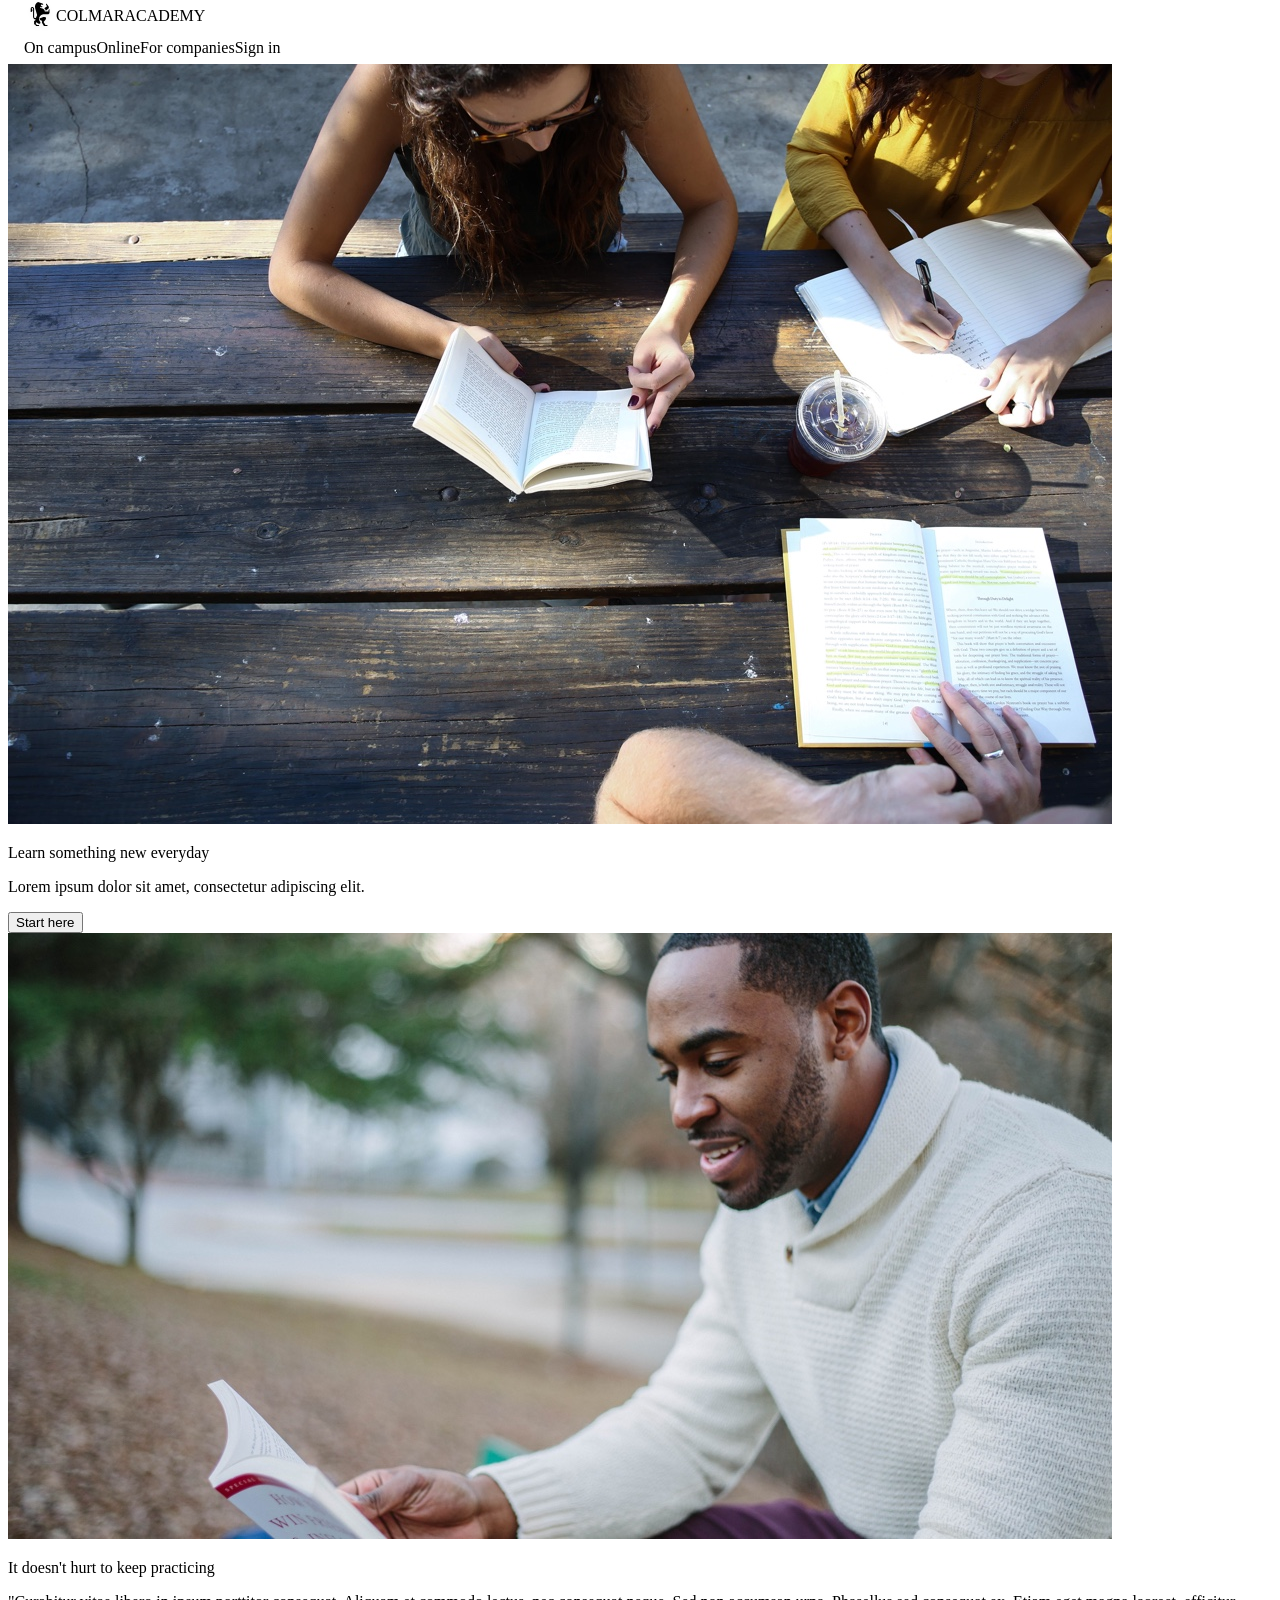
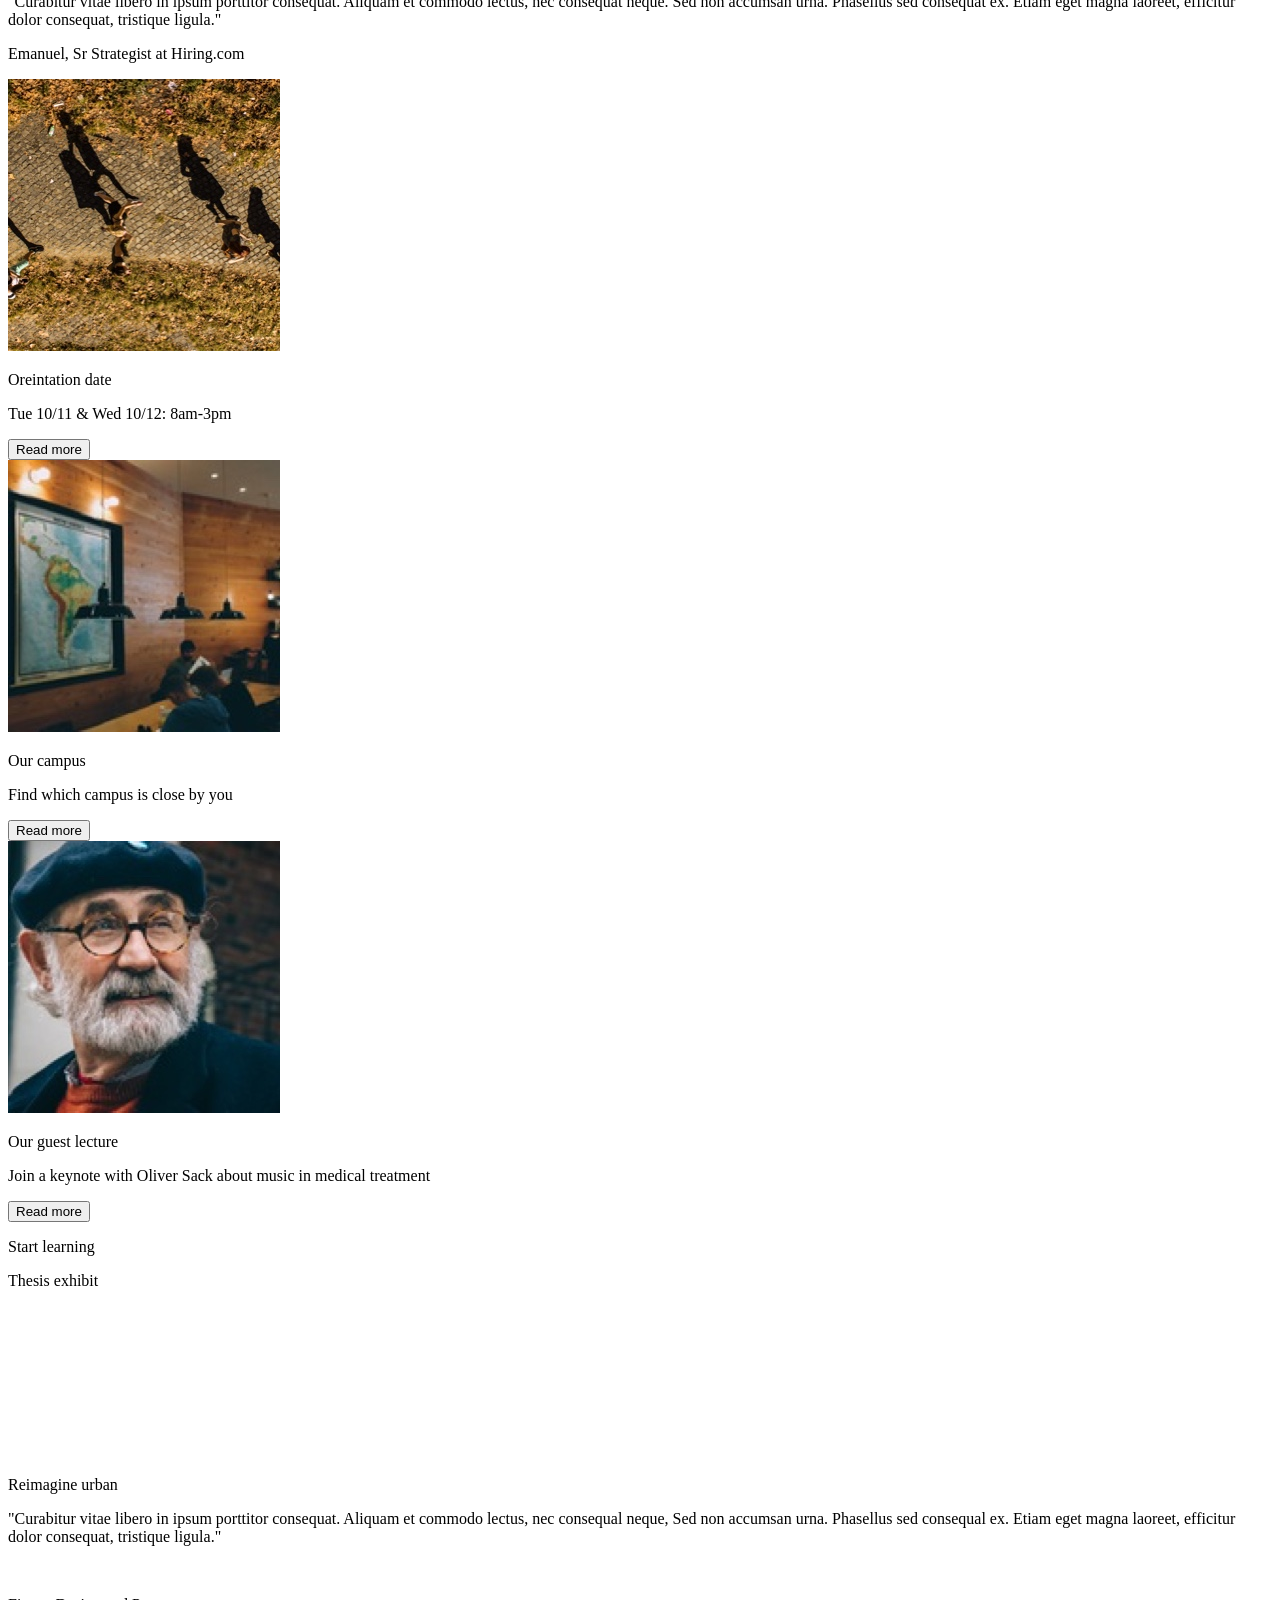
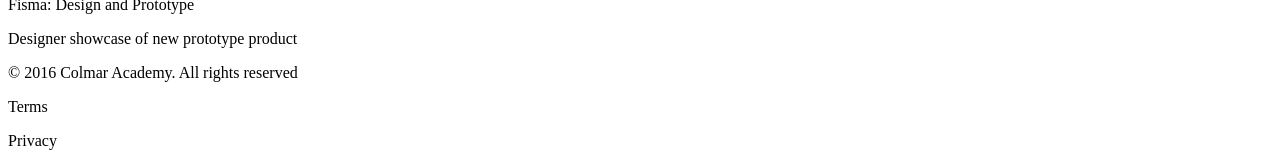
==== 05_Faii_colmar/index.html @ da76eec3 "first commit colmar" ====
<!DOCTYPE html>
<html lang="en">
<head>
    <meta charset="UTF-8">
    <meta name="viewport" content="width=device-width, initial-scale=1.0">
    <link rel="stylesheet" href="style.css">
    <title>Colmar Academy</title>
</head>
<body>
    <header>
        <nav>
            <!-- logo -->
            <div class="nav-logo">
                <img class="logo-icon" src="./images/ic-logo.svg" alt="logo-icon">
                <p>COLMAR</p>
                <p>ACADEMY</p>
            </div>
            
            <!-- nav link -->
            <div class="nav-link">
                <p>On campus</p>
                <p>Online</p>
                <p>For companies</p>
                <p>Sign in</p>
            </div>

        </nav>
    </header>

    <main>
        <!-- banner -->
        <section class="hero">
            <div>
                <img src="./images/banner.jpg">
            </div>
            <div>
                <p>Learn something new everyday</p>
                <p>Lorem ipsum dolor sit amet, consectetur adipiscing elit.</p>
                <button>Start here</button>
            </div>
        </section>

        <!-- information -->
        <section class="information">
            <div>
                <img src="./images/information-main.jpg">
                <p>It doesn't hurt to keep practicing</p>
                <p>"Curabitur vitae libero in ipsum porttitor consequat. Aliquam et commodo lectus,
                    nec consequat neque. Sed non accumsan urna. Phasellus sed consequat ex. Etiam
                    eget magna laoreet, efficitur dolor consequat, tristique ligula."
                </p>
                <p>Emanuel, Sr Strategist at Hiring.com</p>
            </div>
            <div>
                <!-- orientation date -->
                <div>
                    <img src="./images/information-orientation.jpg">
                    <p>Oreintation date</p>
                    <p>Tue 10/11 & Wed 10/12: 8am-3pm</p>
                    <button>Read more</button>
                </div>
                <!-- our campus -->
                <div>
                    <img src="./images/information-campus.jpg">
                    <p>Our campus</p>
                    <p>Find which campus is close by you</p>
                    <button>Read more</button>
                </div>
                <!-- our guest lecture -->
                <div>
                    <img src="./images/information-guest-lecture.jpg">
                    <p>Our guest lecture</p>
                    <p>Join a keynote with Oliver Sack
                        about music in medical treatment
                    </p>
                    <button>Read more</button>
                </div>
            </div>

        </section>

        <!-- course -->
        <section class="course">
            <p>Start learning</p>
            <div>
                <div> 
                    <!-- card software engineering -->
                    <div>

                    </div>
                    <!-- card computer art -->
                    <div>

                    </div>
                    <!-- card desing -->
                    <div>

                    </div>
                    <!-- card data -->
                    <div>

                    </div>
                    <!-- card business -->
                    <div>

                    </div>
                    <!-- card marketing --> 
                    <div>

                    </div>
                </div>
            </div>
        </section>

        <section class="thesis">
            <p>Thesis exhibit</p>
            <div>

                <div>
                    <video></video>
                    <p>Reimagine urban</p>
                    <p>"Curabitur vitae libero in ipsum porttitor consequat. Aliquam et commodo lectus, nec
                        consequal neque, Sed non accumsan urna. Phasellus sed consequal ex. Etiam eget
                        magna laoreet, efficitur dolor consequat, tristique ligula."
                    </p>
                </div>

                <div>
                    <div>
                        <img>
                        <div>
                            <p>Fisma: Design and Prototype</p>
                            <p>Designer showcase of new prototype product</p>
                        </div>
                    </div>
                    
                    <div>

                    </div>
                </div>

            </div>
        </section>

    </main>

    <footer>
        <div>
            <p>&copy; 2016 Colmar Academy. All rights reserved</p>
        </div>
        <div>
            <p>Terms</p>
            <p>Privacy</p>
        </div>
    </footer>
    
</body>
</html>
---- 05_Faii_colmar/style.css ----
body {

}
nav {
    position: fixed;
    top: 0;
    right: 0;
    left: 0;
    z-index: 1000;
    background-color: white;
    height: 64px;
}

.nav-logo {
    display: flex;
    align-items: center;
    margin-left: 24px;
    height: 32px;
}

.nav-link {
    display: flex;
    align-items: center;
    margin-left: 24px;
    height: 32px;
}

.logo-icon {
    height: 32px;
    width: 32px;
}
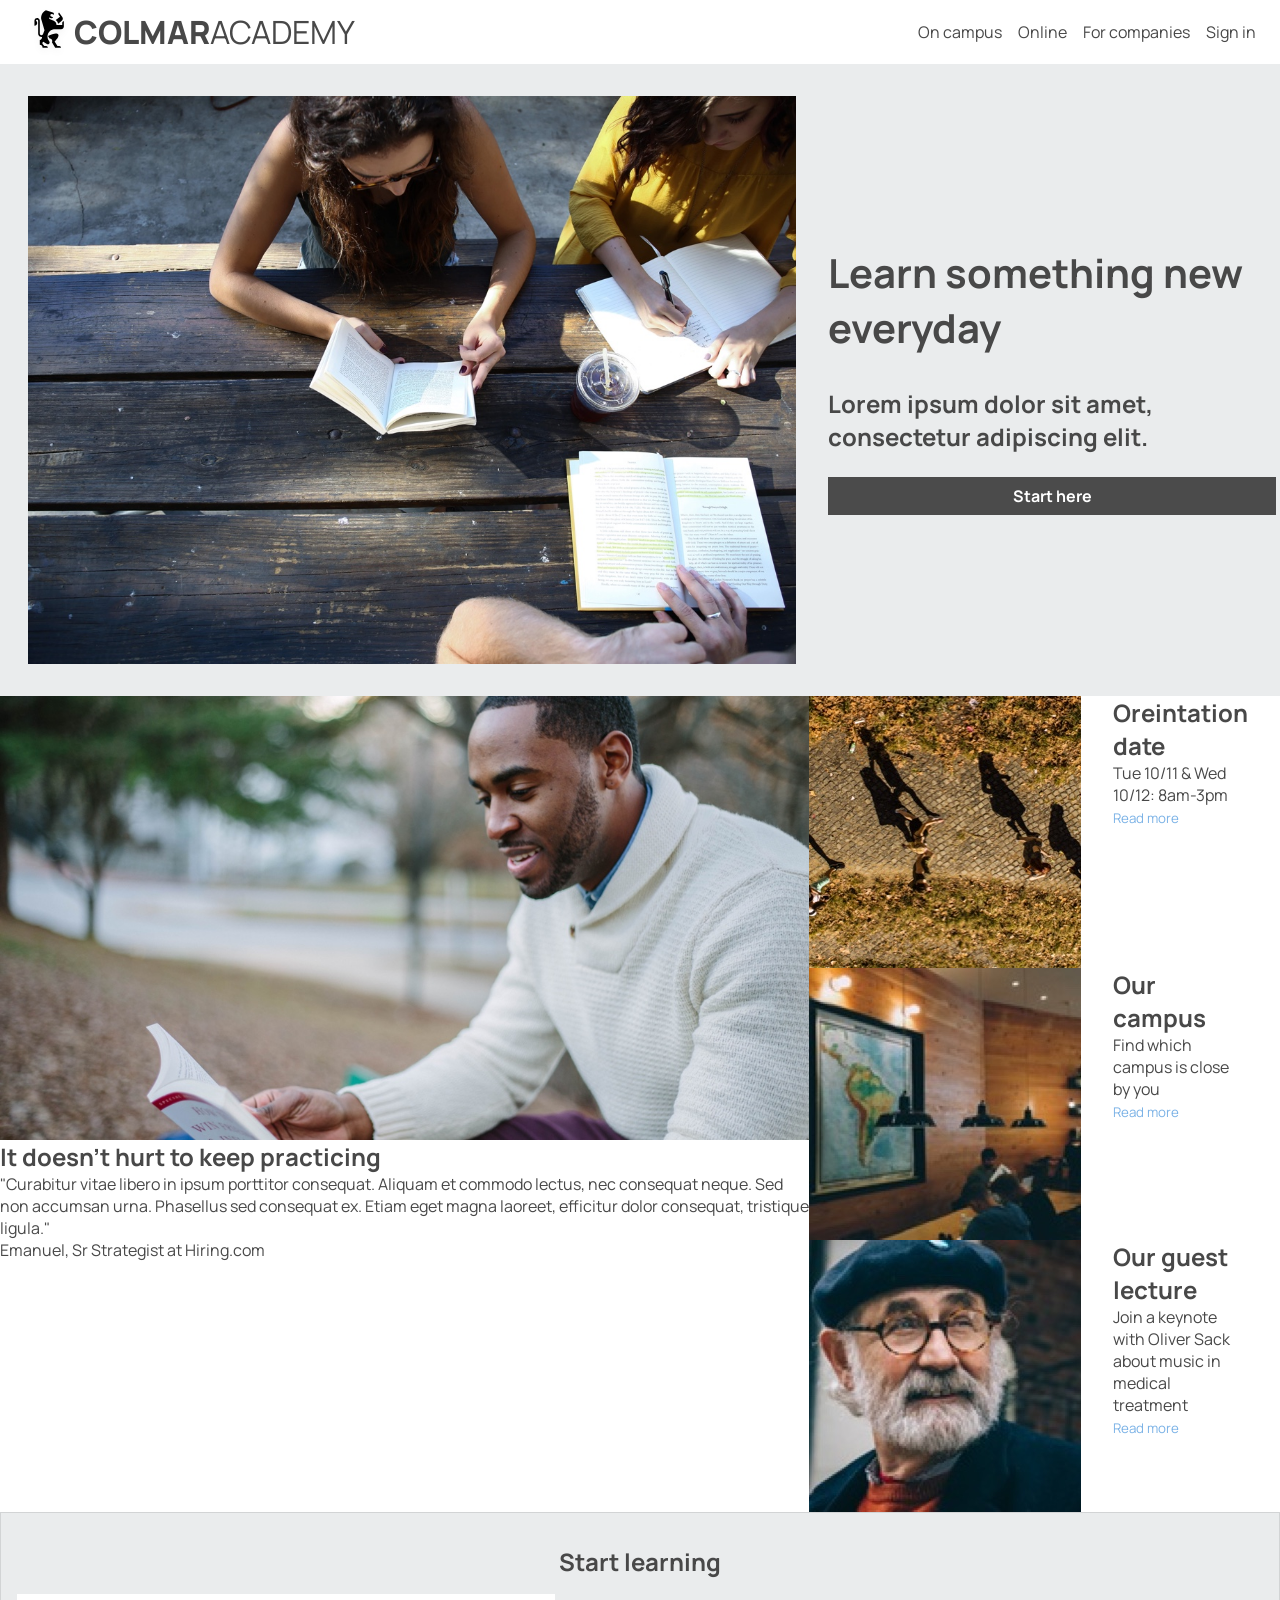
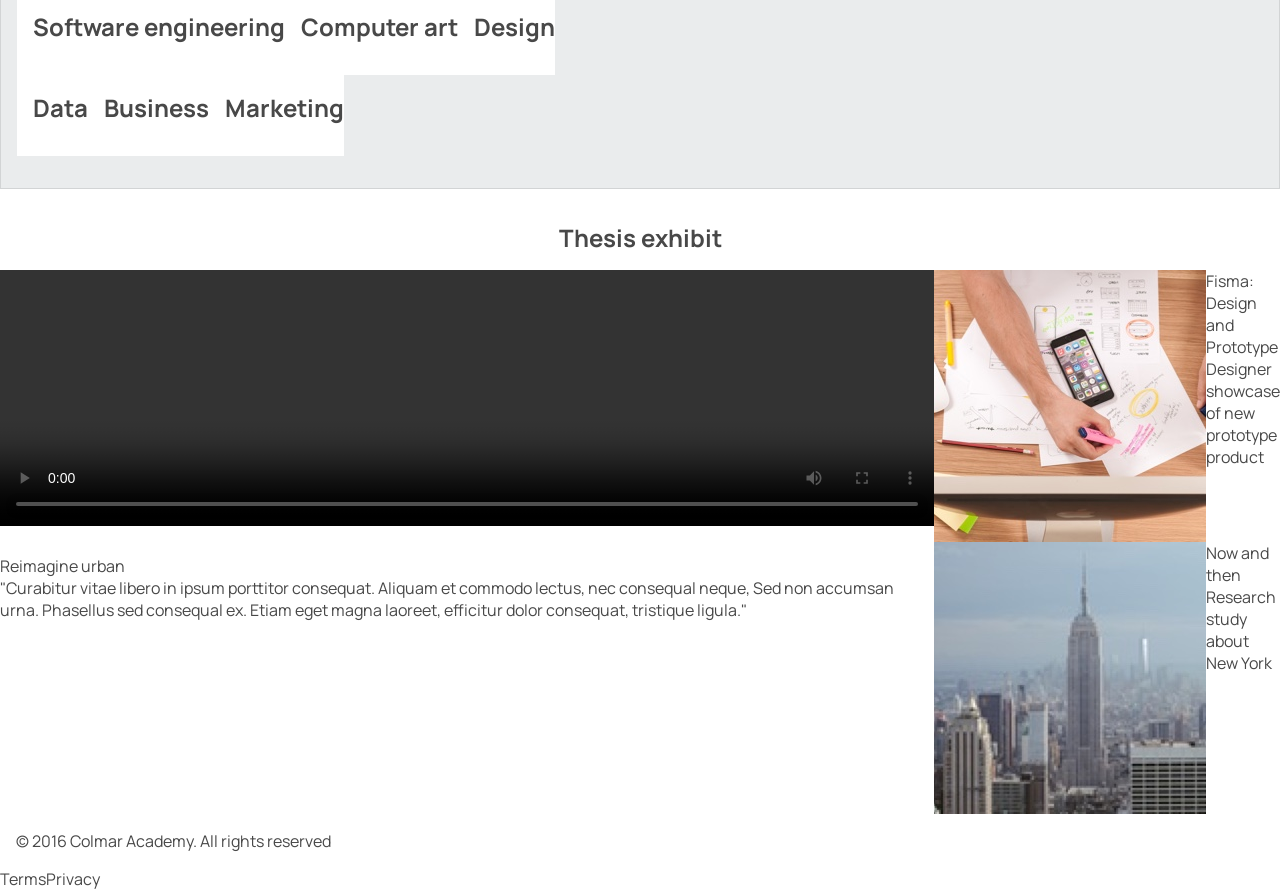
==== commit 07deec82: "complete mobile" ====
--- a/05_Faii_colmar/index.html
+++ b/05_Faii_colmar/index.html
@@ -1,158 +1,238 @@
-<!DOCTYPE html>
+<!doctype html>
 <html lang="en">
-<head>
-    <meta charset="UTF-8">
-    <meta name="viewport" content="width=device-width, initial-scale=1.0">
-    <link rel="stylesheet" href="style.css">
+  <head>
+    <meta charset="UTF-8" />
+    <meta name="viewport" content="width=device-width, initial-scale=1.0" />
+    <link rel="stylesheet" href="style.css" />
     <title>Colmar Academy</title>
-</head>
-<body>
+  </head>
+  <body>
     <header>
-        <nav>
-            <!-- logo -->
-            <div class="nav-logo">
-                <img class="logo-icon" src="./images/ic-logo.svg" alt="logo-icon">
-                <p>COLMAR</p>
-                <p>ACADEMY</p>
-            </div>
-            
-            <!-- nav link -->
-            <div class="nav-link">
-                <p>On campus</p>
-                <p>Online</p>
-                <p>For companies</p>
-                <p>Sign in</p>
-            </div>
-
-        </nav>
+      <!-- for mobile -->
+      <nav class="nav-mobile">
+        <a><img class="icon" src="./images/ic-logo.svg" alt="logo-icon" /></a>
+        <a
+          ><img
+            class="icon"
+            src="./images/ic-on-campus.svg"
+            alt="on-campus-icon"
+        /></a>
+        <a
+          ><img class="icon" src="./images/ic-online.svg" alt="online-icon"
+        /></a>
+        <a><img class="icon" src="./images/ic-login.svg" alt="login-icon" /></a>
+      </nav>
+
+      <!-- for web -->
+      <nav class="nav-web">
+        <!-- logo -->
+        <div class="nav-logo">
+          <img class="logo-icon" src="./images/ic-logo.svg" alt="logo-icon" />
+          <p class="colmar-logo">COLMAR</p>
+          <p class="academy-logo">ACADEMY</p>
+        </div>
+
+        <!-- nav link -->
+        <ul class="nav-link-web">
+          <li>On campus</li>
+          <li>Online</li>
+          <li>For companies</li>
+          <li>Sign in</li>
+        </ul>
+      </nav>
     </header>
 
     <main>
-        <!-- banner -->
-        <section class="hero">
+      <!-- banner -->
+      <section class="hero">
+        <img src="./images/banner.jpg" alt="banner" />
+        <div class="centent-banner-part">
+          <h1 class="banner-header">Learn something new everyday</h1>
+          <p class="content-banner">
+            Lorem ipsum dolor sit amet, consectetur adipiscing elit.
+          </p>
+            <button class="button-start-here">Start here</button>
+        </div>
+      </section>
+
+      <!-- information -->
+      <section class="information">
+        <div class="information-banner">
+          <img src="./images/information-main.jpg" />
+          <h1 class="text-header">It doesn't hurt to keep practicing</h1>
+          <p>
+            "Curabitur vitae libero in ipsum porttitor consequat. Aliquam et
+            commodo lectus, nec consequat neque. Sed non accumsan urna.
+            Phasellus sed consequat ex. Etiam eget magna laoreet, efficitur
+            dolor consequat, tristique ligula."
+          </p>
+          <p>Emanuel, Sr Strategist at Hiring.com</p>
+        </div>
+        <div class="information-card-detail">
+          <!-- orientation date -->
+          <div class="card-orientation-date">
             <div>
-                <img src="./images/banner.jpg">
-            </div>
+              <img
+                class="img-orientation-web"
+                src="./images/information-orientation.jpg"
+              />
+              <img
+                class="img-orientation-mobile"
+                src="./images/information-orientation-mobile.jpg"
+              />
+            </div>
+            <div class="desc-orientation">
+              <p class="header-information">Oreintation date</p>
+              <p>Tue 10/11 & Wed 10/12: 8am-3pm</p>
+              <button class="button-read-more">Read more</button>
+            </div>
+          </div>
+          <!-- our campus -->
+          <div class="card-campus">
             <div>
-                <p>Learn something new everyday</p>
-                <p>Lorem ipsum dolor sit amet, consectetur adipiscing elit.</p>
-                <button>Start here</button>
-            </div>
-        </section>
-
-        <!-- information -->
-        <section class="information">
+              <img
+                class="img-campus-web"
+                src="./images/information-campus.jpg"
+              />
+              <img
+                class="img-campus-mobile"
+                src="./images/information-campus-mobile.jpg"
+              />
+            </div>
+            <div class="desc-campus">
+              <p class="header-information">Our campus</p>
+              <p>Find which campus is close by you</p>
+              <button class="button-read-more">Read more</button>
+            </div>
+          </div>
+          <!-- our guest lecture -->
+          <div class="card-guest-lecture">
             <div>
-                <img src="./images/information-main.jpg">
-                <p>It doesn't hurt to keep practicing</p>
-                <p>"Curabitur vitae libero in ipsum porttitor consequat. Aliquam et commodo lectus,
-                    nec consequat neque. Sed non accumsan urna. Phasellus sed consequat ex. Etiam
-                    eget magna laoreet, efficitur dolor consequat, tristique ligula."
-                </p>
-                <p>Emanuel, Sr Strategist at Hiring.com</p>
-            </div>
-            <div>
-                <!-- orientation date -->
-                <div>
-                    <img src="./images/information-orientation.jpg">
-                    <p>Oreintation date</p>
-                    <p>Tue 10/11 & Wed 10/12: 8am-3pm</p>
-                    <button>Read more</button>
-                </div>
-                <!-- our campus -->
-                <div>
-                    <img src="./images/information-campus.jpg">
-                    <p>Our campus</p>
-                    <p>Find which campus is close by you</p>
-                    <button>Read more</button>
-                </div>
-                <!-- our guest lecture -->
-                <div>
-                    <img src="./images/information-guest-lecture.jpg">
-                    <p>Our guest lecture</p>
-                    <p>Join a keynote with Oliver Sack
-                        about music in medical treatment
-                    </p>
-                    <button>Read more</button>
-                </div>
-            </div>
-
-        </section>
-
-        <!-- course -->
-        <section class="course">
-            <p>Start learning</p>
-            <div>
-                <div> 
-                    <!-- card software engineering -->
-                    <div>
-
-                    </div>
-                    <!-- card computer art -->
-                    <div>
-
-                    </div>
-                    <!-- card desing -->
-                    <div>
-
-                    </div>
-                    <!-- card data -->
-                    <div>
-
-                    </div>
-                    <!-- card business -->
-                    <div>
-
-                    </div>
-                    <!-- card marketing --> 
-                    <div>
-
-                    </div>
-                </div>
-            </div>
-        </section>
-
-        <section class="thesis">
-            <p>Thesis exhibit</p>
-            <div>
-
-                <div>
-                    <video></video>
-                    <p>Reimagine urban</p>
-                    <p>"Curabitur vitae libero in ipsum porttitor consequat. Aliquam et commodo lectus, nec
-                        consequal neque, Sed non accumsan urna. Phasellus sed consequal ex. Etiam eget
-                        magna laoreet, efficitur dolor consequat, tristique ligula."
-                    </p>
-                </div>
-
-                <div>
-                    <div>
-                        <img>
-                        <div>
-                            <p>Fisma: Design and Prototype</p>
-                            <p>Designer showcase of new prototype product</p>
-                        </div>
-                    </div>
-                    
-                    <div>
-
-                    </div>
-                </div>
-
-            </div>
-        </section>
-
+              <img
+                class="img-guest-lecture-web"
+                src="./images/information-guest-lecture.jpg"
+              />
+              <img
+                class="img-guest-lecture-mobile"
+                src="./images/information-guest-lecture-mobile.jpg"
+              />
+            </div>
+            <div class="desc-guest-lecture">
+              <p class="header-information">Our guest lecture</p>
+              <p>
+                Join a keynote with Oliver Sack about music in medical treatment
+              </p>
+              <button class="button-read-more">Read more</button>
+            </div>
+          </div>
+        </div>
+      </section>
+
+      <!-- course -->
+      <section class="course">
+        <h1 class="text-header" id="start-learning">Start learning</h1>
+
+    
+        <div class="card-courses-row1">
+          <!-- card software engineering -->
+          <div class="card-software-engineering-course">
+            <img class="course-img" src="./images/course-software.jpg" />
+            <h2 class="header-course">Software engineering</h2>
+            <p>COURSES</p>
+            <p>Web Development, Mobile Development, iOT, APIs</p>
+          </div>
+          <!-- card computer art -->
+          <div class="card-computer-art-course">
+            <img class="course-img" src="./images/course-computer-art.jpg" />
+            <h2 class="header-course">Computer art</h2>
+            <p>COURSES</p>
+            <p>
+              Imaging & Design, Web Design, Motion Graphic & Visual Effects,
+              Computer Animation
+            </p>
+          </div>
+          <!-- card desing -->
+          <div class="card-design-course">
+            <img class="course-img" src="./images/course-design.jpg" />
+            <h2 class="header-course">Design</h2>
+            <p>COURSES</p>
+            <p>User Experience Design, User Research, Visual Design</p>
+          </div>
+        </div>
+
+        <div class="card-courses-row2">
+          <!-- card data -->
+          <div class="card-data-course">
+            <img class="course-img" src="./images/course-data.jpg" />
+            <h2 class="header-course">Data</h2>
+            <p>COURSES</p>
+            <p>Data Science, Big Data, SQL, Data Visualization</p>
+          </div>
+          <!-- card business -->
+          <div class="card-business-course">
+            <img class="course-img" src="./images/course-business.jpg" />
+            <h2 class="header-course">Business</h2>
+            <p>COURSES</p>
+            <p>Product Development, Business Development, Startup</p>
+          </div>
+          <!-- card marketing -->
+          <div class="card-marketing-course">
+            <img class="course-img" src="./images/course-marketing.jpg" />
+            <h2 class="header-course">Marketing</h2>
+            <p>COURSES</p>
+            <p>Analytics, Content Marketing, Mobile Marketing</p>
+          </div>
+        </div>
+      </section>
+
+      <section class="thesis">
+        <h1 class="text-header" id="thesis-exhibit">Thesis exhibit</h1>
+        <div class="thesis-content">
+          <div>
+            <video class="video-thesis-exhibits" src="#" controls></video>
+            <div class="thesis-exhibits-video-desc">
+              <p>Reimagine urban</p>
+              <p>
+                "Curabitur vitae libero in ipsum porttitor consequat. Aliquam et
+                commodo lectus, nec consequal neque, Sed non accumsan urna.
+                Phasellus sed consequal ex. Etiam eget magna laoreet, efficitur
+                dolor consequat, tristique ligula."
+              </p>
+            </div>
+          </div>
+
+          <div class="thesis-exhibits-content">
+            <!-- fisma: design and prototype -->
+            <div class="card-thesis-fisma">
+              <img src="./images/thesis-fisma.jpg" />
+              <div>
+                <p>Fisma: Design and Prototype</p>
+                <p>Designer showcase of new prototype product</p>
+              </div>
+            </div>
+
+            <!-- now and then -->
+            <div class="card-thesis-nowthen">
+              <img src="./images/thesis-now-and-then.jpg" />
+              <div>
+                <p>Now and then</p>
+                <p>Research study about New York</p>
+              </div>
+            </div>
+          </div>
+        </div>
+
+      </section>
     </main>
 
     <footer>
-        <div>
-            <p>&copy; 2016 Colmar Academy. All rights reserved</p>
-        </div>
-        <div>
-            <p>Terms</p>
-            <p>Privacy</p>
-        </div>
+      <div class="footer-credit">
+        <p>&copy; 2016 Colmar Academy. All rights reserved</p>
+      </div>
+      <div class="footer-link">
+        <p>Terms</p>
+        <p>Privacy</p>
+      </div>
     </footer>
-    
-</body>
-</html>+  </body>
+</html>
--- a/05_Faii_colmar/style.css
+++ b/05_Faii_colmar/style.css
@@ -1,32 +1,517 @@
+@import url("https://fonts.googleapis.com/css2?family=Manrope:wght@200..800&display=swap");
+
+* {
+  margin: 0;
+  padding: 0;
+  box-sizing: border-box;
+}
+
 body {
-
-}
-nav {
-    position: fixed;
-    top: 0;
-    right: 0;
-    left: 0;
-    z-index: 1000;
+  width: 100%;
+  font-family: "Manrope", sans-serif;
+  color: #484848;
+}
+
+.nav-web {
+  display: none;
+}
+
+.img-orientation-web {
+  display: none;
+}
+
+.information-banner {
+  display: none;
+}
+
+.course-img {
+    display: none;
+}
+
+.course p {
+    display: none;
+}
+
+.img-campus-web {
+  display: none;
+}
+
+.img-guest-lecture-web {
+  display: none;
+}
+
+.thesis-exhibits-content {
+  display: none;
+}
+
+.thesis-exhibits-video-desc {
+  display: none;
+}
+
+.card-courses p,
+.card-courses img {
+  display: none;
+}
+
+.footer-link {
+  display: none;
+}
+
+/* part nav mobile */
+.nav-mobile {
+  z-index: 1000;
+  background-color: white;
+  height: 64px;
+  width: 100%;
+  display: flex;
+  align-items: center;
+  justify-content: space-around;
+  box-shadow: 0 2px 5px rgba(0, 0, 0, 0.1);
+}
+
+.icon {
+  width: 32px;
+  height: 32px;
+}
+
+.hero {
+  width: 100%;
+  background-color: #eaeced;
+  display: flex;
+  flex-wrap: wrap;
+}
+
+.hero img {
+  display: flex;
+  width: 100%;
+}
+
+.centent-banner-part {
+  padding: 32px 16px;
+}
+
+.banner-header {
+  font-weight: bold;
+  font-size: 2.5rem;
+}
+
+.content-banner {
+  margin-top: 32px;
+  font-size: 1.5rem;
+  font-weight: bold;
+}
+
+.button-banner {
+  display: flex;
+  justify-content: center;
+}
+
+.button-start-here {
+  border: 0;
+  background-color: #9b9b9b;
+  color: white;
+  margin-top: 24px;
+  display: flex;
+  justify-content: center;
+  align-items: center;
+  width: 100%;
+  padding: 10px;
+  font-family: "Manrope", sans-serif;
+  font-size: 1rem;
+  font-weight: bold;
+}
+
+.information-banner img {
+  width: 100%;
+}
+
+.header-information {
+  font-weight: bold;
+  font-size: 1.5rem;
+}
+
+.button-read-more {
+  border: none;
+  font-family: "Manrope", sans-serif;
+  color: #7bb2e6;
+  background-color: transparent;
+}
+
+.img-orientation-mobile,
+.img-campus-mobile,
+.img-guest-lecture-mobile {
+  width: 100%;
+  padding: 16px;
+}
+
+.img-campus-mobile,
+.img-guest-lecture-mobile {
+  margin-top: 48px;
+}
+
+.desc-guest-lecture {
+  margin-bottom: 32px;
+}
+
+.desc-guest-lecture,
+.desc-campus,
+.desc-orientation {
+  padding: 0px 32px;
+}
+
+.header-course {
+  font-weight: bold;
+  font-size: 1.5rem;
+}
+
+.card-marketing-course,
+.card-business-course,
+.card-data-course,
+.card-design-course,
+.card-computer-art-course,
+.card-software-engineering-course {
+  background-color: #d9d9d9;
+}
+
+.video-thesis-exhibits {
+  width: 100%;
+  height: 280px;
+  padding-bottom: 24px;
+}
+
+#start-learning {
+  display: flex;
+  justify-content: center;
+  margin-bottom: 16px;
+}
+
+.header-course {
+  padding-top: 16px;
+  padding-left: 16px;
+  padding-bottom: 24px;
+  margin-bottom: 8px;
+}
+
+.course {
+  border: 1px solid rgba(0, 0, 0, 0.1);
+  padding: 32px 16px;
+}
+
+#thesis-exhibit {
+  display: flex;
+  justify-content: center;
+  padding-top: 32px;
+  padding-bottom: 16px;
+}
+
+.footer-credit {
+  padding-top: 16px;
+  padding-bottom: 16px;
+  padding-left: 16px;
+}
+
+/* for web */
+@media screen and (min-width: 768px) {
+  .nav-mobile {
+    display: none;
+  }
+
+  .img-orientation-mobile, .img-campus-mobile, .img-guest-lecture-mobile {
+    display: none;
+  }
+
+  * {
+    margin: 0;
+    padding: 0;
+    box-sizing: border-box;
+  }
+
+  body {
+    width: 100%;
+    font-family: "Manrope", sans-serif;
+    color: #484848;
+  }
+
+  .nav-web {
     background-color: white;
     height: 64px;
-}
-
-.nav-logo {
+    display: flex;
+    flex-direction: row;
+    justify-content: space-between;
+    box-sizing: border-box;
+    align-items: center;
+    box-shadow: 0 2px 5px rgba(0, 0, 0, 0.1);
+  }
+
+  .nav-logo {
     display: flex;
     align-items: center;
     margin-left: 24px;
     height: 32px;
-}
-
-.nav-link {
-    display: flex;
+  }
+
+  .colmar-logo {
+    font-weight: 900;
+    font-size: 32px;
+  }
+
+  .academy-logo {
+    font-size: 32px;
+  }
+
+  .nav-link-web {
+    list-style: none;
+    display: flex;
+    gap: 16px;
+    margin-right: 24px;
+    padding: 0;
     align-items: center;
-    margin-left: 24px;
+  }
+
+  .logo-icon {
+    height: 50px;
+    width: 50px;
+  }
+
+    .hero {
+    width: 100%;
+    background-color: #eaeced;
+    display: flex;
+    justify-content: space-around;
+    flex-wrap:nowrap;
+  }
+
+  .hero img {
+    display: flex;
+    width: 60%;
+    margin: 32px 24px;
+  }
+
+  .button-start-here {
+    border: 0;
+    background-color: #4B4B4B;
+    color: white;
+    display: flex;
+    justify-content: center;
+    align-items: center;
+    width: 100%;
+    padding: 8px;
+    font-family: "Manrope", sans-serif;
+    font-size: 1rem;
+    font-weight: bold;
+  }
+
+  .centent-banner-part {
+    display: flex;
+    flex-direction: column;
+    width: 35%;
+    justify-content: center;
+    align-items: center;
+    padding: 0;
+  }
+
+    .button-banner {
+    display: flex;
+    justify-content: center;
+    width: 100%;
+  }
+
+  .information-banner {
+    display: flex;
+    flex-direction: column;
+  }
+
+    
+  .information-banner img {
+    width: 100%;
+  }
+
+  .img-orientation-web {
+    display: flex;
+  }
+
+  .img-campus-web {
+    display: flex;
+  }
+
+  .img-guest-lecture-web {
+    display: flex;
+  }
+
+  .information {
+    display: flex;
+  }
+
+  .card-orientation-date, .card-campus,
+.card-guest-lecture {
+    display: flex;
+}
+
+.information-card-detail {
+    display: flex;
+    flex-direction: column;
+}
+.course{
+    display: flex;
+    flex-direction: column;
+    background-color: #EAECED;
+}
+.card-courses{
+    display: flex;
+}
+
+.card-courses-row1 {
+    display: flex;
+    flex-direction: row;
+}
+
+.card-courses-row2 {
+    display: flex;
+    flex-direction: row;
+}
+
+.course-img {
+    width: 100%;
+}
+
+ .card-marketing-course,
+  .card-business-course,
+  .card-data-course,
+  .card-design-course,
+  .card-computer-art-course,
+  .card-software-engineering-course {
+    background-color: white;
+  }
+
+  .thesis {
+    display: flex;
+    flex-direction: column;
+  }
+
+  .thesis-content{
+    display: flex;
+    flex-direction: row;
+  }
+
+  .thesis-exhibits-content {
+    display: flex;
+    flex-direction: column;
+  }
+
+  .thesis-exhibits-video-desc {
+    display: flex;
+    flex-direction: column;
+  }
+
+  .card-thesis-fisma {
+    display: flex;
+    flex-direction: row;
+  }
+
+  .card-thesis-nowthen {
+    display: flex;
+    flex-direction: row;
+  }
+
+  .card-courses p,
+  .card-courses img {
+    display: flex;
+  }
+
+  .footer-link {
+    display: flex;
+  }
+
+  .icon {
+    width: 32px;
     height: 32px;
-}
-
-.logo-icon {
-    height: 32px;
-    width: 32px;
-}
-
+  }
+
+  
+  .banner-header {
+    font-weight: bold;
+    font-size: 2.5rem;
+  }
+
+  .content-banner {
+    margin-top: 32px;
+    font-size: 1.5rem;
+    font-weight: bold;
+  }
+
+  .header-information {
+    font-weight: bold;
+    font-size: 1.5rem;
+  }
+
+  .button-read-more {
+    border: none;
+    font-family: "Manrope", sans-serif;
+    color: #7bb2e6;
+    background-color: transparent;
+  }
+
+  .img-orientation-mobile,
+  .img-campus-mobile,
+  .img-guest-lecture-mobile {
+    width: 100%;
+    padding: 16px;
+  }
+
+  .img-campus-mobile,
+  .img-guest-lecture-mobile {
+    margin-top: 48px;
+  }
+
+  .desc-guest-lecture {
+    margin-bottom: 32px;
+  }
+
+  .desc-guest-lecture,
+  .desc-campus,
+  .desc-orientation {
+    padding: 0px 32px;
+  }
+
+  .header-course {
+    font-weight: bold;
+    font-size: 1.5rem;
+  }
+
+  .video-thesis-exhibits {
+    width: 100%;
+    height: 280px;
+    padding-bottom: 24px;
+  }
+
+  #start-learning {
+    display: flex;
+    justify-content: center;
+    margin-bottom: 16px;
+  }
+
+  .header-course {
+    padding-top: 16px;
+    padding-left: 16px;
+    padding-bottom: 24px;
+    margin-bottom: 8px;
+  }
+
+  .course {
+    border: 1px solid rgba(0, 0, 0, 0.1);
+    padding: 32px 16px;
+  }
+
+  #thesis-exhibit {
+    display: flex;
+    justify-content: center;
+    padding-top: 32px;
+    padding-bottom: 16px;
+  }
+
+  .footer-credit {
+    padding-top: 16px;
+    padding-bottom: 16px;
+    padding-left: 16px;
+  }
+}
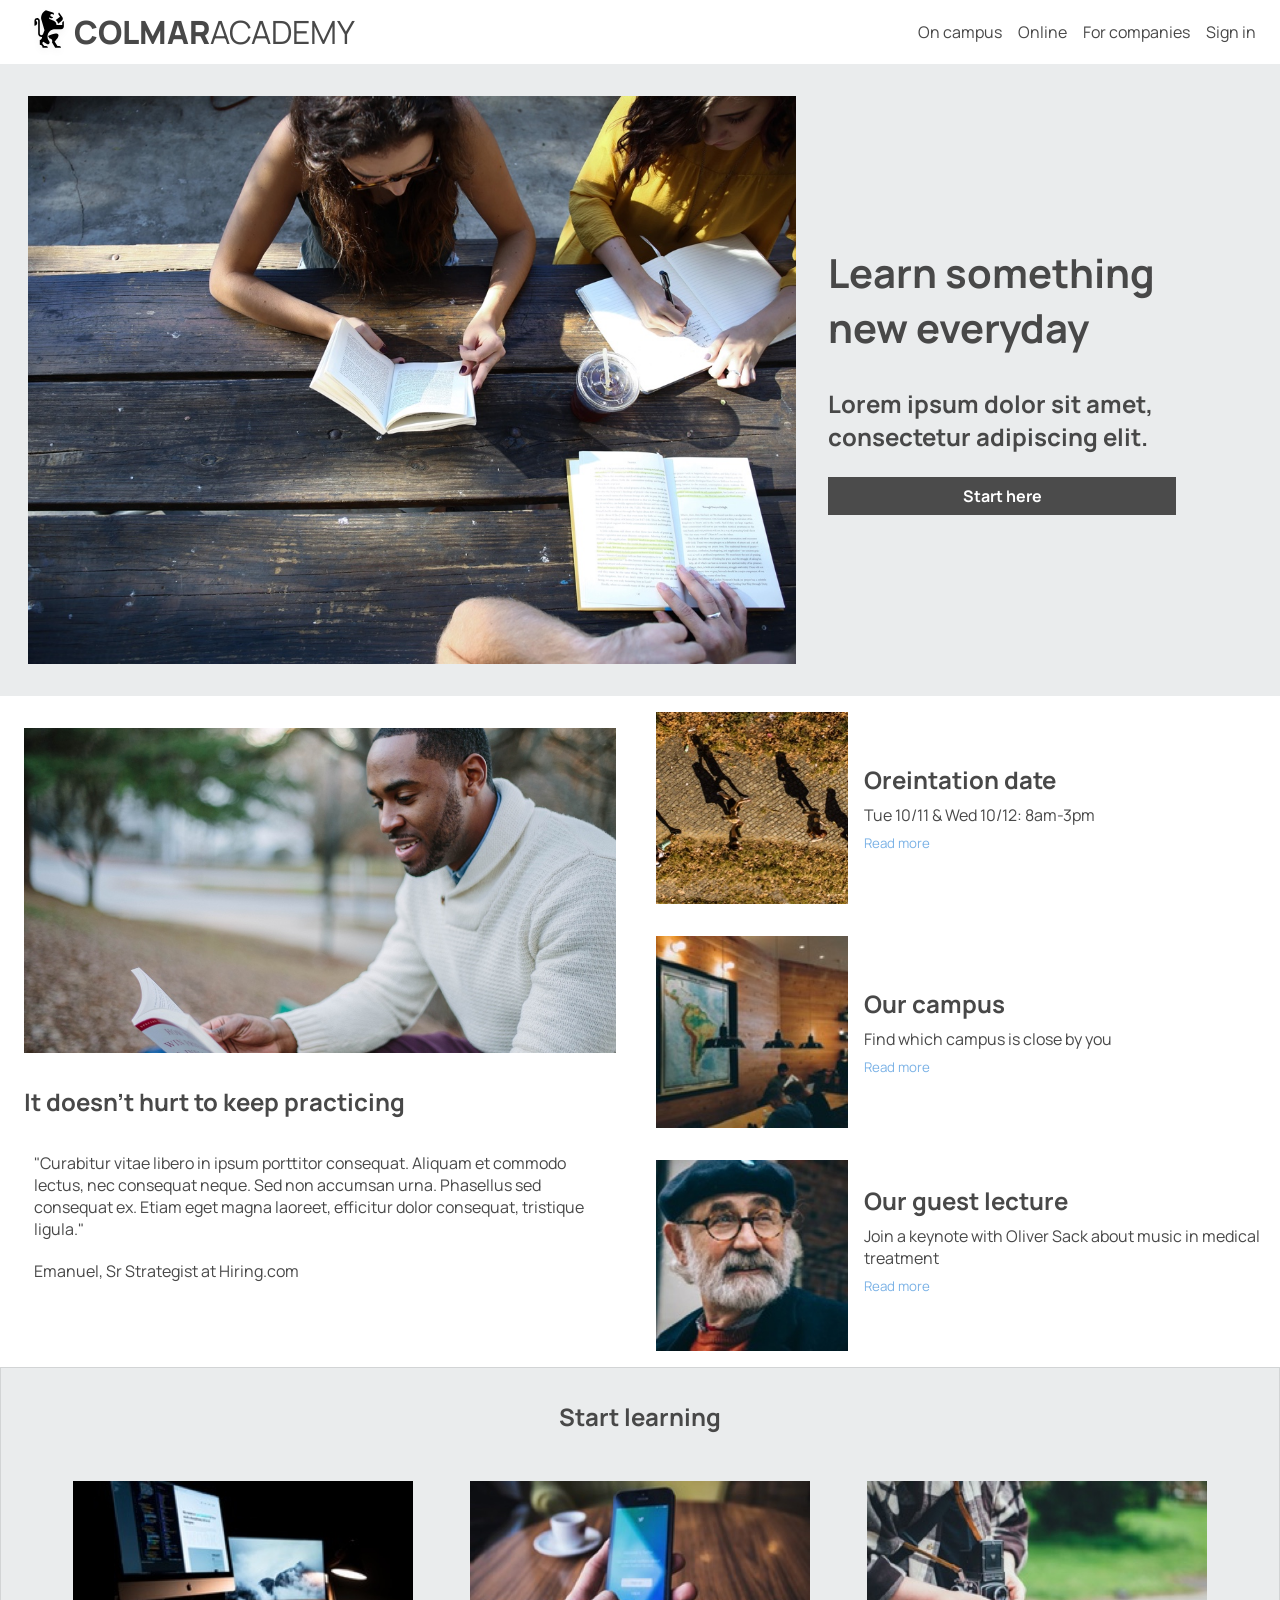
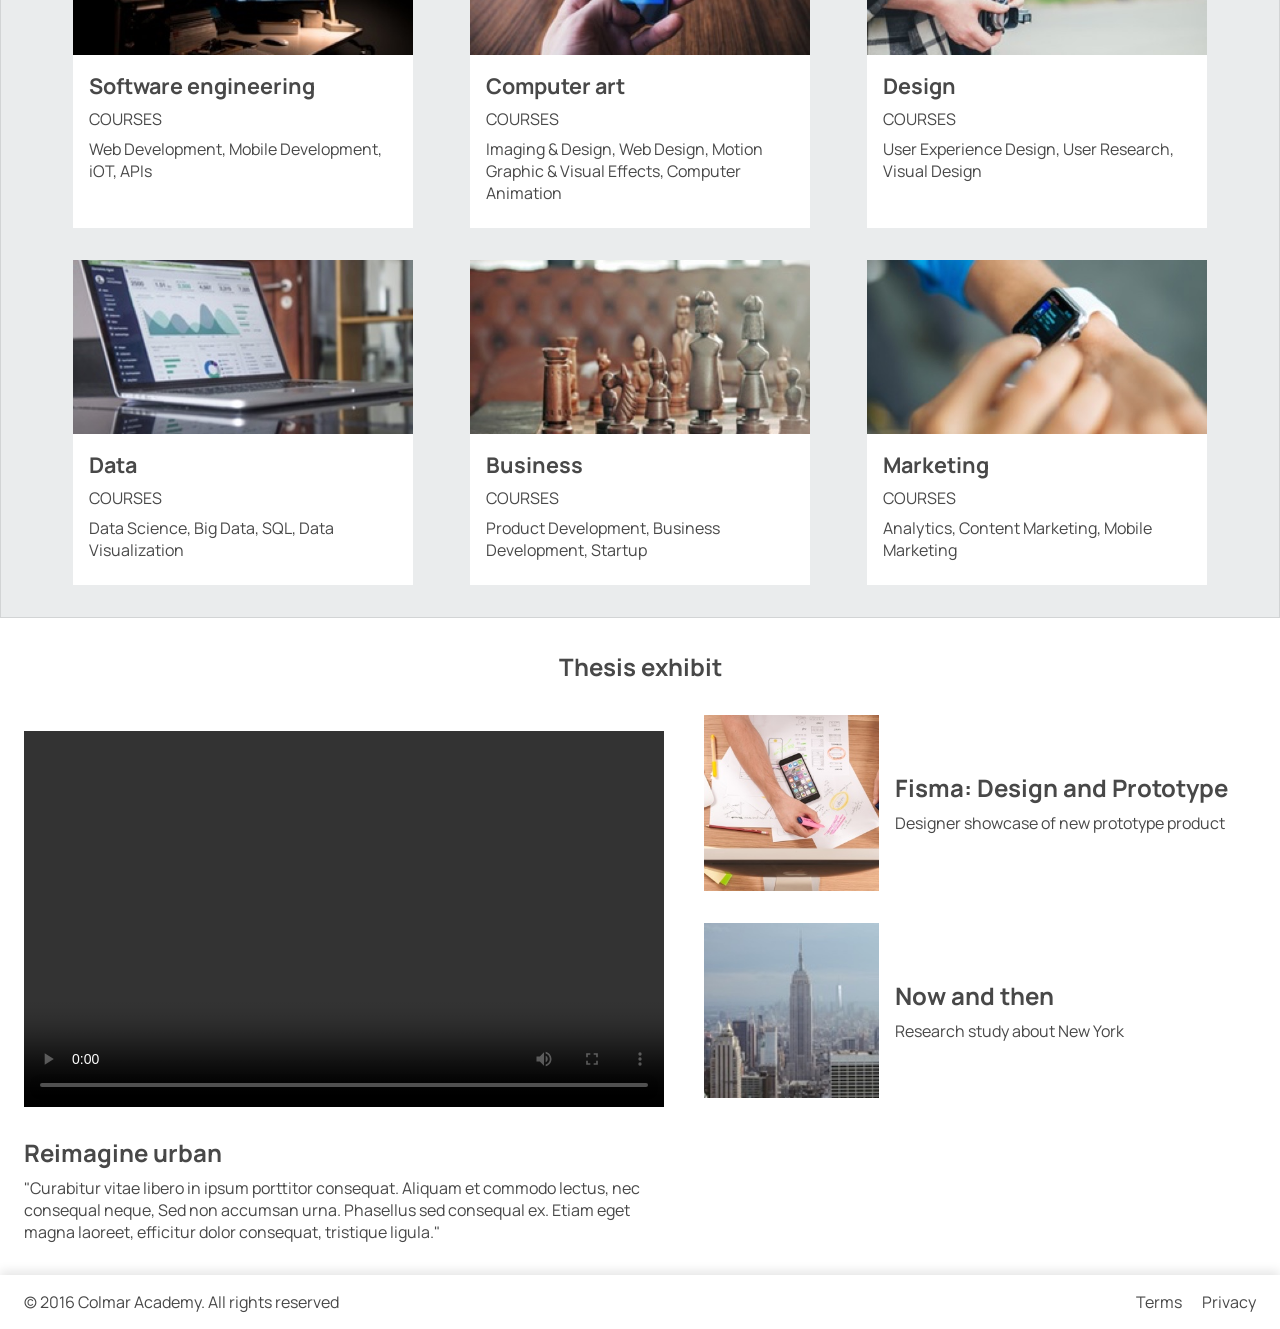
==== commit 43456feb: "completed web" ====
--- a/05_Faii_colmar/index.html
+++ b/05_Faii_colmar/index.html
@@ -51,7 +51,7 @@
           <p class="content-banner">
             Lorem ipsum dolor sit amet, consectetur adipiscing elit.
           </p>
-            <button class="button-start-here">Start here</button>
+          <button class="button-start-here">Start here</button>
         </div>
       </section>
 
@@ -71,54 +71,48 @@
         <div class="information-card-detail">
           <!-- orientation date -->
           <div class="card-orientation-date">
-            <div>
-              <img
-                class="img-orientation-web"
-                src="./images/information-orientation.jpg"
-              />
-              <img
-                class="img-orientation-mobile"
-                src="./images/information-orientation-mobile.jpg"
-              />
-            </div>
+            <img
+              class="img-orientation-web"
+              src="./images/information-orientation.jpg"
+            />
+            <img
+              class="img-orientation-mobile"
+              src="./images/information-orientation-mobile.jpg"
+            />
+
             <div class="desc-orientation">
-              <p class="header-information">Oreintation date</p>
+              <h2 class="header-information">Oreintation date</h2>
               <p>Tue 10/11 & Wed 10/12: 8am-3pm</p>
               <button class="button-read-more">Read more</button>
             </div>
           </div>
           <!-- our campus -->
           <div class="card-campus">
-            <div>
-              <img
-                class="img-campus-web"
-                src="./images/information-campus.jpg"
-              />
-              <img
-                class="img-campus-mobile"
-                src="./images/information-campus-mobile.jpg"
-              />
-            </div>
+            <img class="img-campus-web" src="./images/information-campus.jpg" />
+            <img
+              class="img-campus-mobile"
+              src="./images/information-campus-mobile.jpg"
+            />
+
             <div class="desc-campus">
-              <p class="header-information">Our campus</p>
+              <h2 class="header-information">Our campus</h2>
               <p>Find which campus is close by you</p>
               <button class="button-read-more">Read more</button>
             </div>
           </div>
           <!-- our guest lecture -->
           <div class="card-guest-lecture">
-            <div>
-              <img
-                class="img-guest-lecture-web"
-                src="./images/information-guest-lecture.jpg"
-              />
-              <img
-                class="img-guest-lecture-mobile"
-                src="./images/information-guest-lecture-mobile.jpg"
-              />
-            </div>
+            <img
+              class="img-guest-lecture-web"
+              src="./images/information-guest-lecture.jpg"
+            />
+            <img
+              class="img-guest-lecture-mobile"
+              src="./images/information-guest-lecture-mobile.jpg"
+            />
+
             <div class="desc-guest-lecture">
-              <p class="header-information">Our guest lecture</p>
+              <h2 class="header-information">Our guest lecture</h2>
               <p>
                 Join a keynote with Oliver Sack about music in medical treatment
               </p>
@@ -132,31 +126,36 @@
       <section class="course">
         <h1 class="text-header" id="start-learning">Start learning</h1>
 
-    
         <div class="card-courses-row1">
           <!-- card software engineering -->
           <div class="card-software-engineering-course">
             <img class="course-img" src="./images/course-software.jpg" />
-            <h2 class="header-course">Software engineering</h2>
-            <p>COURSES</p>
-            <p>Web Development, Mobile Development, iOT, APIs</p>
+            <div class="course-detail">
+              <h2 class="header-course">Software engineering</h2>
+              <p>COURSES</p>
+              <p>Web Development, Mobile Development, iOT, APIs</p>
+            </div>
           </div>
           <!-- card computer art -->
           <div class="card-computer-art-course">
             <img class="course-img" src="./images/course-computer-art.jpg" />
-            <h2 class="header-course">Computer art</h2>
-            <p>COURSES</p>
-            <p>
-              Imaging & Design, Web Design, Motion Graphic & Visual Effects,
-              Computer Animation
-            </p>
+            <div class="course-detail">
+              <h2 class="header-course">Computer art</h2>
+              <p>COURSES</p>
+              <p>
+                Imaging & Design, Web Design, Motion Graphic & Visual Effects,
+                Computer Animation
+              </p>
+            </div>
           </div>
           <!-- card desing -->
           <div class="card-design-course">
             <img class="course-img" src="./images/course-design.jpg" />
-            <h2 class="header-course">Design</h2>
-            <p>COURSES</p>
-            <p>User Experience Design, User Research, Visual Design</p>
+            <div class="course-detail">
+              <h2 class="header-course">Design</h2>
+              <p>COURSES</p>
+              <p>User Experience Design, User Research, Visual Design</p>
+            </div>
           </div>
         </div>
 
@@ -164,23 +163,29 @@
           <!-- card data -->
           <div class="card-data-course">
             <img class="course-img" src="./images/course-data.jpg" />
-            <h2 class="header-course">Data</h2>
-            <p>COURSES</p>
-            <p>Data Science, Big Data, SQL, Data Visualization</p>
+            <div class="course-detail">
+              <h2 class="header-course">Data</h2>
+              <p>COURSES</p>
+              <p>Data Science, Big Data, SQL, Data Visualization</p>
+            </div>
           </div>
           <!-- card business -->
           <div class="card-business-course">
             <img class="course-img" src="./images/course-business.jpg" />
-            <h2 class="header-course">Business</h2>
-            <p>COURSES</p>
-            <p>Product Development, Business Development, Startup</p>
+            <div class="course-detail">
+              <h2 class="header-course">Business</h2>
+              <p>COURSES</p>
+              <p>Product Development, Business Development, Startup</p>
+            </div>
           </div>
           <!-- card marketing -->
           <div class="card-marketing-course">
             <img class="course-img" src="./images/course-marketing.jpg" />
-            <h2 class="header-course">Marketing</h2>
-            <p>COURSES</p>
-            <p>Analytics, Content Marketing, Mobile Marketing</p>
+            <div class="course-detail">
+              <h2 class="header-course">Marketing</h2>
+              <p>COURSES</p>
+              <p>Analytics, Content Marketing, Mobile Marketing</p>
+            </div>
           </div>
         </div>
       </section>
@@ -188,10 +193,10 @@
       <section class="thesis">
         <h1 class="text-header" id="thesis-exhibit">Thesis exhibit</h1>
         <div class="thesis-content">
-          <div>
+          <div class="thesis-content-video">
             <video class="video-thesis-exhibits" src="#" controls></video>
             <div class="thesis-exhibits-video-desc">
-              <p>Reimagine urban</p>
+              <h2 class="header-thesis">Reimagine urban</h2>
               <p>
                 "Curabitur vitae libero in ipsum porttitor consequat. Aliquam et
                 commodo lectus, nec consequal neque, Sed non accumsan urna.
@@ -205,8 +210,8 @@
             <!-- fisma: design and prototype -->
             <div class="card-thesis-fisma">
               <img src="./images/thesis-fisma.jpg" />
-              <div>
-                <p>Fisma: Design and Prototype</p>
+              <div class="card-thesis-detail">
+                <h2 class="header-thesis">Fisma: Design and Prototype</h2>
                 <p>Designer showcase of new prototype product</p>
               </div>
             </div>
@@ -214,14 +219,13 @@
             <!-- now and then -->
             <div class="card-thesis-nowthen">
               <img src="./images/thesis-now-and-then.jpg" />
-              <div>
-                <p>Now and then</p>
+              <div class="card-thesis-detail">
+                <h2 class="header-thesis">Now and then</h2>
                 <p>Research study about New York</p>
               </div>
             </div>
           </div>
         </div>
-
       </section>
     </main>
 
@@ -229,10 +233,10 @@
       <div class="footer-credit">
         <p>&copy; 2016 Colmar Academy. All rights reserved</p>
       </div>
-      <div class="footer-link">
-        <p>Terms</p>
-        <p>Privacy</p>
-      </div>
+      <ul class="footer-link">
+        <a><li>Terms</li></a>
+        <a><li>Privacy</li></a>
+      </ul>
     </footer>
   </body>
 </html>
--- a/05_Faii_colmar/style.css
+++ b/05_Faii_colmar/style.css
@@ -25,11 +25,11 @@
 }
 
 .course-img {
-    display: none;
+  display: none;
 }
 
 .course p {
-    display: none;
+  display: none;
 }
 
 .img-campus-web {
@@ -216,7 +216,9 @@
     display: none;
   }
 
-  .img-orientation-mobile, .img-campus-mobile, .img-guest-lecture-mobile {
+  .img-orientation-mobile,
+  .img-campus-mobile,
+  .img-guest-lecture-mobile {
     display: none;
   }
 
@@ -273,12 +275,12 @@
     width: 50px;
   }
 
-    .hero {
+  .hero {
     width: 100%;
     background-color: #eaeced;
     display: flex;
     justify-content: space-around;
-    flex-wrap:nowrap;
+    flex-wrap: nowrap;
   }
 
   .hero img {
@@ -289,7 +291,7 @@
 
   .button-start-here {
     border: 0;
-    background-color: #4B4B4B;
+    background-color: #4b4b4b;
     color: white;
     display: flex;
     justify-content: center;
@@ -308,9 +310,10 @@
     justify-content: center;
     align-items: center;
     padding: 0;
-  }
-
-    .button-banner {
+    padding-right: 100px;
+  }
+
+  .button-banner {
     display: flex;
     justify-content: center;
     width: 100%;
@@ -319,67 +322,87 @@
   .information-banner {
     display: flex;
     flex-direction: column;
-  }
-
-    
+    width: 60%;
+    padding: 32px 24px;
+  }
+
   .information-banner img {
     width: 100%;
   }
 
-  .img-orientation-web {
-    display: flex;
-  }
-
-  .img-campus-web {
-    display: flex;
-  }
-
+  .information-banner h1 {
+    margin-top: 32px;
+    margin-bottom: 24px;
+  }
+
+  .information-banner p {
+    display: flex;
+    flex-direction: column;
+    padding: 10px;
+  }
+
+  .img-orientation-web,
+  .img-campus-web,
   .img-guest-lecture-web {
     display: flex;
+    width: 35%;
+    padding: 16px;
   }
 
   .information {
     display: flex;
   }
 
-  .card-orientation-date, .card-campus,
-.card-guest-lecture {
-    display: flex;
-}
-
-.information-card-detail {
-    display: flex;
-    flex-direction: column;
-}
-.course{
-    display: flex;
-    flex-direction: column;
-    background-color: #EAECED;
-}
-.card-courses{
-    display: flex;
-}
-
-.card-courses-row1 {
+  .card-orientation-date,
+  .card-campus,
+  .card-guest-lecture {
+    display: flex;
+  }
+
+  .information-card-detail {
+    display: flex;
+    flex-direction: column;
+  }
+  .course {
+    display: flex;
+    flex-direction: column;
+    justify-content: center;
+    background-color: #eaeced;
+    padding: 32px 72px;
+  }
+  .card-courses {
+    display: flex;
+  }
+
+  .card-courses-row1 {
     display: flex;
     flex-direction: row;
-}
-
-.card-courses-row2 {
+    justify-content: space-between;
+  }
+
+  .card-courses-row2 {
     display: flex;
     flex-direction: row;
-}
-
-.course-img {
-    width: 100%;
-}
-
- .card-marketing-course,
+    justify-content: space-between;
+    margin-top: 32px;
+  }
+
+  .course-img {
+    display: flex;
+    width: 100%;
+  }
+
+  .course p {
+    display: flex;
+  }
+
+  .card-marketing-course,
   .card-business-course,
   .card-data-course,
   .card-design-course,
   .card-computer-art-course,
   .card-software-engineering-course {
+    width: 30%;
     background-color: white;
   }
 
@@ -388,7 +411,7 @@
     flex-direction: column;
   }
 
-  .thesis-content{
+  .thesis-content {
     display: flex;
     flex-direction: row;
   }
@@ -415,10 +438,6 @@
 
   .card-courses p,
   .card-courses img {
-    display: flex;
-  }
-
-  .footer-link {
     display: flex;
   }
 
@@ -427,7 +446,6 @@
     height: 32px;
   }
 
-  
   .banner-header {
     font-weight: bold;
     font-size: 2.5rem;
@@ -442,13 +460,16 @@
   .header-information {
     font-weight: bold;
     font-size: 1.5rem;
+    margin-bottom: 8px;
   }
 
   .button-read-more {
+    display: flex;
     border: none;
     font-family: "Manrope", sans-serif;
     color: #7bb2e6;
     background-color: transparent;
+    margin-top: 8px;
   }
 
   .img-orientation-mobile,
@@ -470,48 +491,87 @@
   .desc-guest-lecture,
   .desc-campus,
   .desc-orientation {
-    padding: 0px 32px;
+    display: flex;
+    flex-direction: column;
+    justify-content: center;
+    padding: 0;
+  }
+
+  .video-thesis-exhibits {
+    width: 100%;
+    height: 400px;
+    padding-bottom: 24px;
+  }
+
+  #start-learning {
+    display: flex;
+    justify-content: center;
+    padding-bottom: 32px;
   }
 
   .header-course {
+    padding: 0;
+    margin: 0;
+    font-weight: bold;
+    font-size: 1.35rem;
+  }
+
+  .course-detail {
+    padding: 16px;
+  }
+
+  .course-detail p {
+    margin-top: 8px;
+    margin-bottom: 8px;
+  }
+
+  #thesis-exhibit {
+    display: flex;
+    justify-content: center;
+    padding-top: 32px;
+  }
+
+  .thesis-content-video {
+    width: 60%;
+    padding: 32px 24px;
+  }
+
+  .header-thesis {
     font-weight: bold;
     font-size: 1.5rem;
-  }
-
-  .video-thesis-exhibits {
-    width: 100%;
-    height: 280px;
-    padding-bottom: 24px;
-  }
-
-  #start-learning {
-    display: flex;
-    justify-content: center;
-    margin-bottom: 16px;
-  }
-
-  .header-course {
-    padding-top: 16px;
-    padding-left: 16px;
-    padding-bottom: 24px;
-    margin-bottom: 8px;
-  }
-
-  .course {
-    border: 1px solid rgba(0, 0, 0, 0.1);
-    padding: 32px 16px;
-  }
-
-  #thesis-exhibit {
-    display: flex;
-    justify-content: center;
-    padding-top: 32px;
-    padding-bottom: 16px;
+    padding-bottom: 8px;
+  }
+
+  .card-thesis-fisma img,
+  .card-thesis-nowthen img {
+    padding: 16px;
+    width: 35%;
+  }
+
+  .card-thesis-detail {
+    display: flex;
+    flex-direction: column;
+    justify-content: center;
+    padding-right: 30px;
+  }
+
+  footer {
+    display: flex;
+    justify-content: space-between;
+    align-items: center;
+    box-shadow: 0 -4px 10px rgba(0, 0, 0, 0.1);
   }
 
   .footer-credit {
     padding-top: 16px;
-    padding-bottom: 16px;
-    padding-left: 16px;
-  }
-}
+    padding-left: 24px;
+    padding-bottom: auto;
+  }
+
+  .footer-link {
+    display: flex;
+    gap: 20px;
+    padding-right: 24px;
+    list-style: none;
+  }
+}
